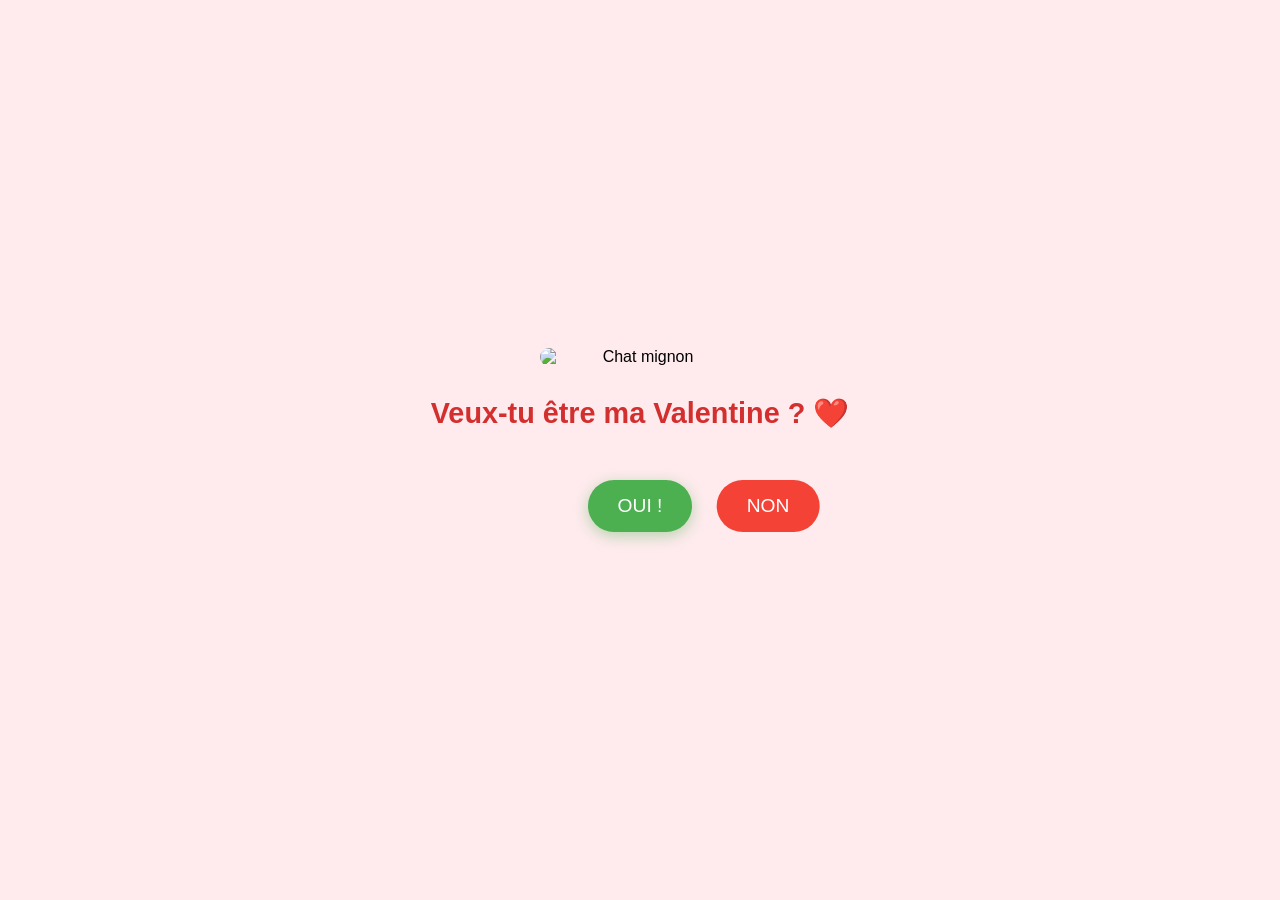
==== index.html @ e9869fba "Add initial HTML structure for Valentine question" ====
<!DOCTYPE html>
<html lang="fr">
<head>
    <meta charset="UTF-8">
    <meta name="viewport" content="width=device-width, initial-scale=1.0">
    <title>Une petite question... ❤️</title>
    <style>
        * {
            box-sizing: border-box;
        }

        body {
            display: flex;
            flex-direction: column;
            align-items: center;
            justify-content: center;
            min-height: 100vh;
            margin: 0;
            font-family: 'Segoe UI', Tahoma, Geneva, Verdana, sans-serif;
            background-color: #ffebee;
            text-align: center;
            overflow: hidden;
        }

        .gif {
            width: 200px;
            max-width: 70vw;
            margin-bottom: 20px;
            border-radius: 15px;
        }

        h1 {
            color: #d32f2f;
            font-size: 1.8rem;
            margin: 10px 20px 30px;
        }

        .buttons {
            display: flex;
            justify-content: center;
            align-items: center;
            gap: 20px;
            width: 100%;
            padding: 20px 0;
            position: relative;
        }

        button {
            padding: 15px 30px;
            font-size: 1.2rem;
            border: none;
            border-radius: 50px;
            cursor: pointer;
            transition: transform 0.2s;
            touch-action: manipulation;
            white-space: nowrap;
        }

        #yesBtn {
            background-color: #4caf50;
            color: white;
            box-shadow: 0 4px 15px rgba(76, 175, 80, 0.4);
            position: relative;
            z-index: 1;
        }

        #noBtn {
            background-color: #f44336;
            color: white;
            position: absolute;
            z-index: 10;
            left: 60%;
            top: 50%;
            transform: translate(-50%, -50%);
        }

        @media (max-width: 480px) {
            h1 {
                font-size: 1.4rem;
            }

            button {
                padding: 12px 22px;
                font-size: 1rem;
            }

            .gif {
                width: 160px;
            }
        }

        @media (max-width: 360px) {
            .buttons {
                flex-direction: column;
                gap: 10px;
                height: auto;
            }
            #noBtn {
                position: absolute;
                left: 50%;
                top: 100%;
                transform: translate(-50%, 0);
            }
        }
    </style>
</head>
<body>

    <img src="https://media.giphy.com/media/c76IJLufpNwSULPk77/giphy.gif"
         alt="Chat mignon"
         class="gif">

    <h1>Veux-tu être ma Valentine ? ❤️</h1>

    <div class="buttons">
        <button id="yesBtn">OUI !</button>
        <button id="noBtn">NON</button>
    </div>

    <script>
        const noBtn = document.getElementById('noBtn');
        const yesBtn = document.getElementById('yesBtn');

        const moveButton = () => {
            const padding = 20;
            const maxX = window.innerWidth - noBtn.offsetWidth - padding;
            const maxY = window.innerHeight - noBtn.offsetHeight - padding;

            const x = Math.random() * maxX + padding;
            const y = Math.random() * maxY + padding;

            noBtn.style.position = 'fixed';
            noBtn.style.left = x + 'px';
            noBtn.style.top = y + 'px';
        };

        noBtn.addEventListener('mouseover', moveButton);

        noBtn.addEventListener('touchstart', (e) => {
            e.preventDefault();
            moveButton();
        }, { passive: false });

        yesBtn.addEventListener('click', () => {
            document.body.innerHTML = `
                <img src="https://media.giphy.com/media/KztT2c4u8mYYUiMKdJ/giphy.gif"
                     class="gif"
                     alt="Chat qui fête">
                <h1 style="color: #d32f2f;">YEAH ! Je savais que tu dirais oui ! 😍❤️</h1>
                <p style="font-size: 1.2rem;">Rendez-vous le 14 février ! 🌹</p>
            `;
        });
    </script>
</body>
</html>
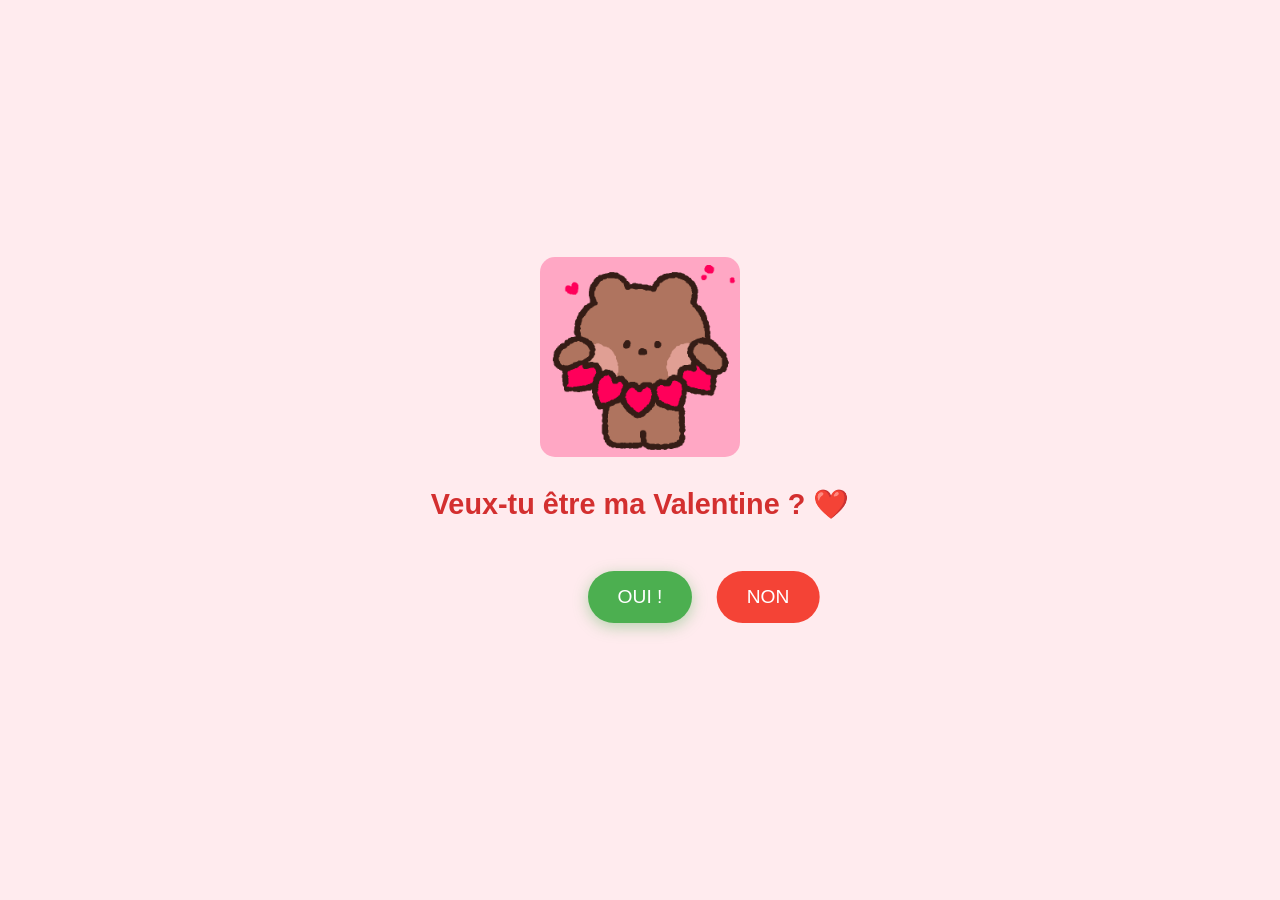
==== commit 8d14de2b: "feat: GIF locaux, NON insaisissable (clavier/tactile), prénom, coeurs, notification optionnelle" ====
--- a/index.html
+++ b/index.html
@@ -68,10 +68,28 @@
             background-color: #f44336;
             color: white;
             position: absolute;
+            transition: none;
             z-index: 10;
             left: 60%;
             top: 50%;
             transform: translate(-50%, -50%);
+        }
+
+        .heart {
+            position: fixed;
+            top: -40px;
+            font-size: 1.6rem;
+            pointer-events: none;
+            animation: fall linear forwards;
+        }
+
+        @keyframes fall {
+            to { transform: translateY(110vh) rotate(360deg); }
+        }
+
+        @media (prefers-reduced-motion: reduce) {
+            .heart { display: none; }
+            button { transition: none; }
         }
 
         @media (max-width: 480px) {
@@ -106,11 +124,9 @@
 </head>
 <body>
 
-    <img src="https://media.giphy.com/media/c76IJLufpNwSULPk77/giphy.gif"
-         alt="Chat mignon"
-         class="gif">
-
-    <h1>Veux-tu être ma Valentine ? ❤️</h1>
+    <img src="img/question.gif" alt="Chat mignon" class="gif">
+
+    <h1 id="question">Veux-tu être ma Valentine ? ❤️</h1>
 
     <div class="buttons">
         <button id="yesBtn">OUI !</button>
@@ -118,37 +134,110 @@
     </div>
 
     <script>
+        // --- Réglages -------------------------------------------------------
+        // Prénom : ajoute ?pour=Prénom à l'adresse (ex. index.html?pour=Sonia).
+        // Date du rendez-vous affichée après le OUI.
+        const DATE_RDV = '14 février';
+        // Pour être prévenu du OUI : crée un formulaire sur https://formspree.io
+        // et colle ici son adresse (https://formspree.io/f/xxxxxxxx). Vide = désactivé.
+        const NOTIFY_URL = '';
+        // --------------------------------------------------------------------
+
         const noBtn = document.getElementById('noBtn');
         const yesBtn = document.getElementById('yesBtn');
+        const question = document.getElementById('question');
+
+        const prenom = (new URLSearchParams(location.search).get('pour') || '').trim().slice(0, 30);
+        if (prenom) {
+            question.textContent = prenom + ', veux-tu être ma Valentine ? ❤️';
+        }
+
+        const overlaps = (a, b, margin) =>
+            a.left < b.right + margin && a.right > b.left - margin &&
+            a.top < b.bottom + margin && a.bottom > b.top - margin;
+
+        let dodges = 0;
 
         const moveButton = () => {
+            // Le NON rétrécit, le OUI grossit (avant de calculer la position).
+            dodges++;
+            noBtn.style.fontSize = Math.max(0.7, 1.2 - dodges * 0.05) + 'rem';
+            yesBtn.style.fontSize = Math.min(1.8, 1.2 + dodges * 0.06) + 'rem';
+
             const padding = 20;
-            const maxX = window.innerWidth - noBtn.offsetWidth - padding;
-            const maxY = window.innerHeight - noBtn.offsetHeight - padding;
-
-            const x = Math.random() * maxX + padding;
-            const y = Math.random() * maxY + padding;
+            const w = noBtn.offsetWidth;
+            const h = noBtn.offsetHeight;
+            const maxX = Math.max(padding, window.innerWidth - w - padding);
+            const maxY = Math.max(padding, window.innerHeight - h - padding);
+            const avoid = [yesBtn, question].map(el => el.getBoundingClientRect());
+
+            let x, y;
+            for (let i = 0; i < 50; i++) {
+                x = Math.random() * (maxX - padding) + padding;
+                y = Math.random() * (maxY - padding) + padding;
+                const box = { left: x, top: y, right: x + w, bottom: y + h };
+                if (!avoid.some(r => overlaps(box, r, 10))) break;
+            }
 
             noBtn.style.position = 'fixed';
+            noBtn.style.transform = 'none';
             noBtn.style.left = x + 'px';
             noBtn.style.top = y + 'px';
         };
 
         noBtn.addEventListener('mouseover', moveButton);
-
+        // Clavier (Tab) et clic de secours : le NON s'échappe aussi.
+        noBtn.addEventListener('focus', moveButton);
+        noBtn.addEventListener('click', (e) => {
+            e.preventDefault();
+            moveButton();
+        });
         noBtn.addEventListener('touchstart', (e) => {
             e.preventDefault();
             moveButton();
         }, { passive: false });
 
+        const rain = () => {
+            if (window.matchMedia('(prefers-reduced-motion: reduce)').matches) return;
+            for (let i = 0; i < 40; i++) {
+                const h = document.createElement('span');
+                h.className = 'heart';
+                h.textContent = ['❤️', '💖', '🌹'][i % 3];
+                h.style.left = Math.random() * 100 + 'vw';
+                h.style.animationDuration = 2 + Math.random() * 3 + 's';
+                h.style.animationDelay = Math.random() * 2 + 's';
+                document.body.appendChild(h);
+            }
+        };
+
+        const notify = () => {
+            if (!NOTIFY_URL) return;
+            fetch(NOTIFY_URL, {
+                method: 'POST',
+                headers: { 'Content-Type': 'application/json', 'Accept': 'application/json' },
+                body: JSON.stringify({
+                    message: (prenom || 'Quelqu\'un') + ' a dit OUI ❤️',
+                    refus_esquives: dodges
+                })
+            }).catch(() => {});
+        };
+
         yesBtn.addEventListener('click', () => {
-            document.body.innerHTML = `
-                <img src="https://media.giphy.com/media/KztT2c4u8mYYUiMKdJ/giphy.gif"
-                     class="gif"
-                     alt="Chat qui fête">
-                <h1 style="color: #d32f2f;">YEAH ! Je savais que tu dirais oui ! 😍❤️</h1>
-                <p style="font-size: 1.2rem;">Rendez-vous le 14 février ! 🌹</p>
-            `;
+            const img = document.createElement('img');
+            img.src = 'img/oui.gif';
+            img.alt = 'Chat qui fête';
+            img.className = 'gif';
+
+            const titre = document.createElement('h1');
+            titre.textContent = 'YEAH ! Je savais que tu dirais oui ! 😍❤️';
+
+            const rdv = document.createElement('p');
+            rdv.style.fontSize = '1.2rem';
+            rdv.textContent = 'Rendez-vous le ' + DATE_RDV + ' ! 🌹';
+
+            document.body.replaceChildren(img, titre, rdv);
+            rain();
+            notify();
         });
     </script>
 </body>
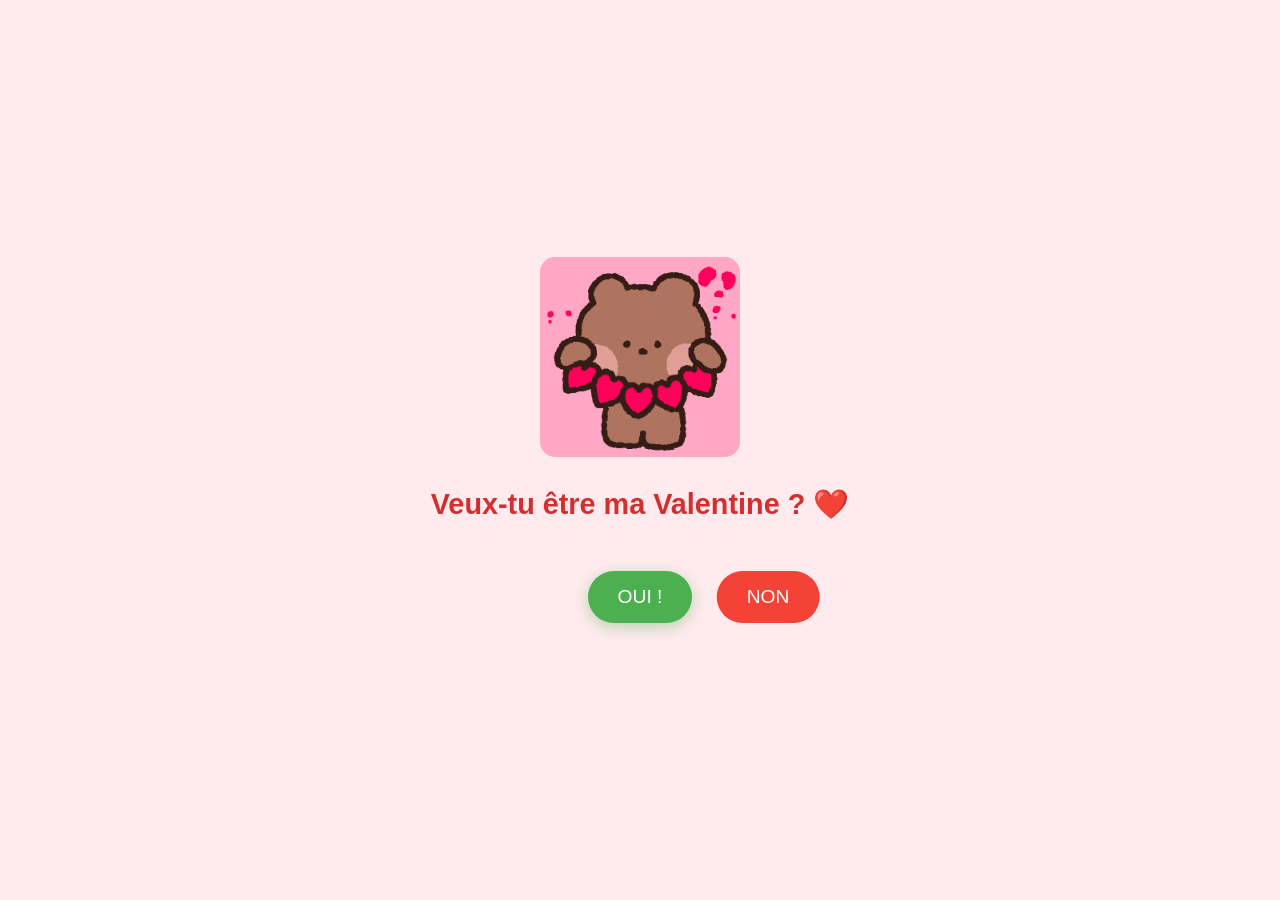
==== commit 8d5aaa95: "feat: notification Formspree quand la réponse est OUI" ====
--- a/index.html
+++ b/index.html
@@ -140,7 +140,7 @@
         const DATE_RDV = '14 février';
         // Pour être prévenu du OUI : crée un formulaire sur https://formspree.io
         // et colle ici son adresse (https://formspree.io/f/xxxxxxxx). Vide = désactivé.
-        const NOTIFY_URL = '';
+        const NOTIFY_URL = 'https://formspree.io/f/mdeavnoq';
         // --------------------------------------------------------------------
 
         const noBtn = document.getElementById('noBtn');
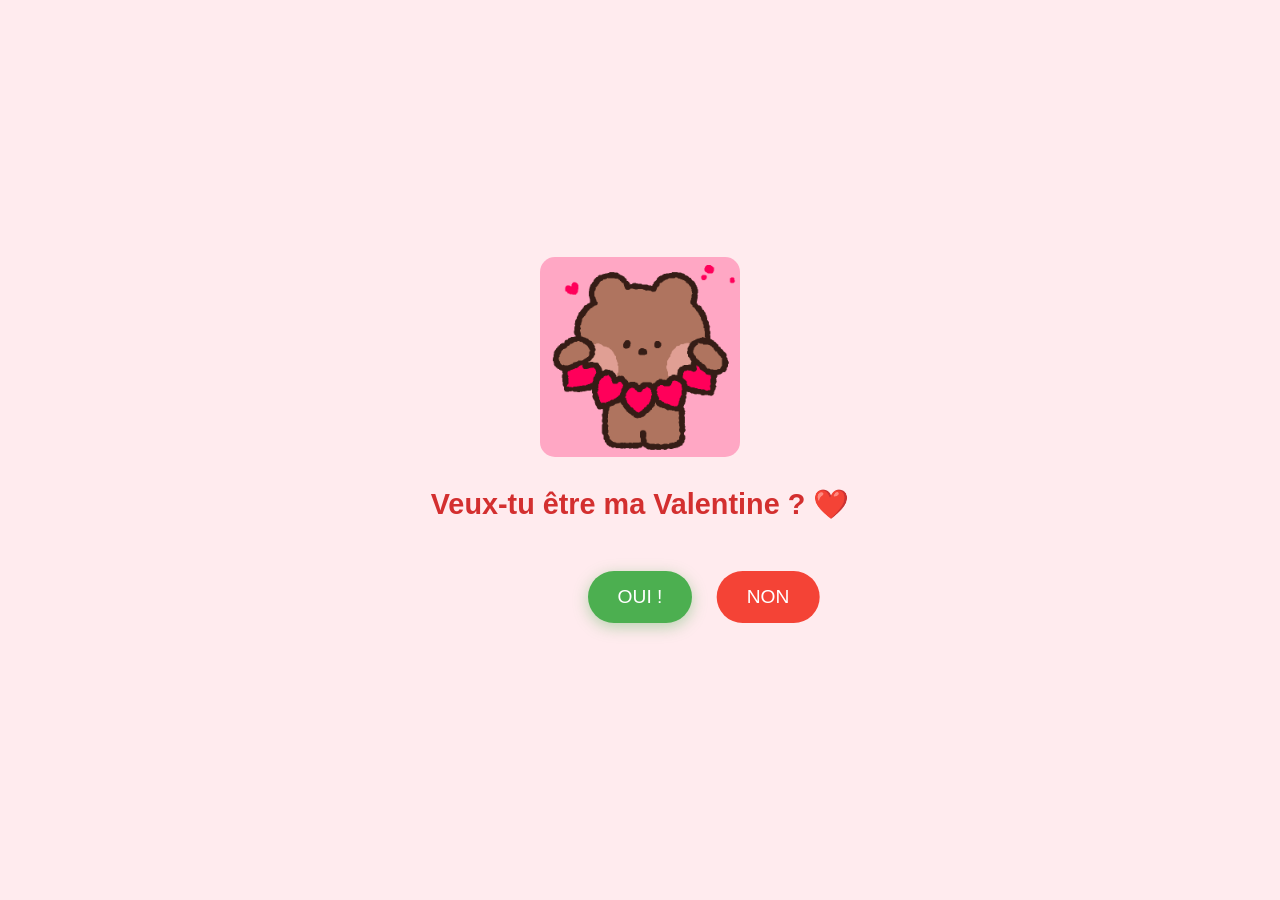
==== commit 78cd2b5d: "refactor: retire le prénom personnalisé" ====
--- a/index.html
+++ b/index.html
@@ -135,7 +135,6 @@
 
     <script>
         // --- Réglages -------------------------------------------------------
-        // Prénom : ajoute ?pour=Prénom à l'adresse (ex. index.html?pour=Sonia).
         // Date du rendez-vous affichée après le OUI.
         const DATE_RDV = '14 février';
         // Pour être prévenu du OUI : crée un formulaire sur https://formspree.io
@@ -146,11 +145,6 @@
         const noBtn = document.getElementById('noBtn');
         const yesBtn = document.getElementById('yesBtn');
         const question = document.getElementById('question');
-
-        const prenom = (new URLSearchParams(location.search).get('pour') || '').trim().slice(0, 30);
-        if (prenom) {
-            question.textContent = prenom + ', veux-tu être ma Valentine ? ❤️';
-        }
 
         const overlaps = (a, b, margin) =>
             a.left < b.right + margin && a.right > b.left - margin &&
@@ -216,7 +210,7 @@
                 method: 'POST',
                 headers: { 'Content-Type': 'application/json', 'Accept': 'application/json' },
                 body: JSON.stringify({
-                    message: (prenom || 'Quelqu\'un') + ' a dit OUI ❤️',
+                    message: 'Réponse : OUI ❤️',
                     refus_esquives: dodges
                 })
             }).catch(() => {});
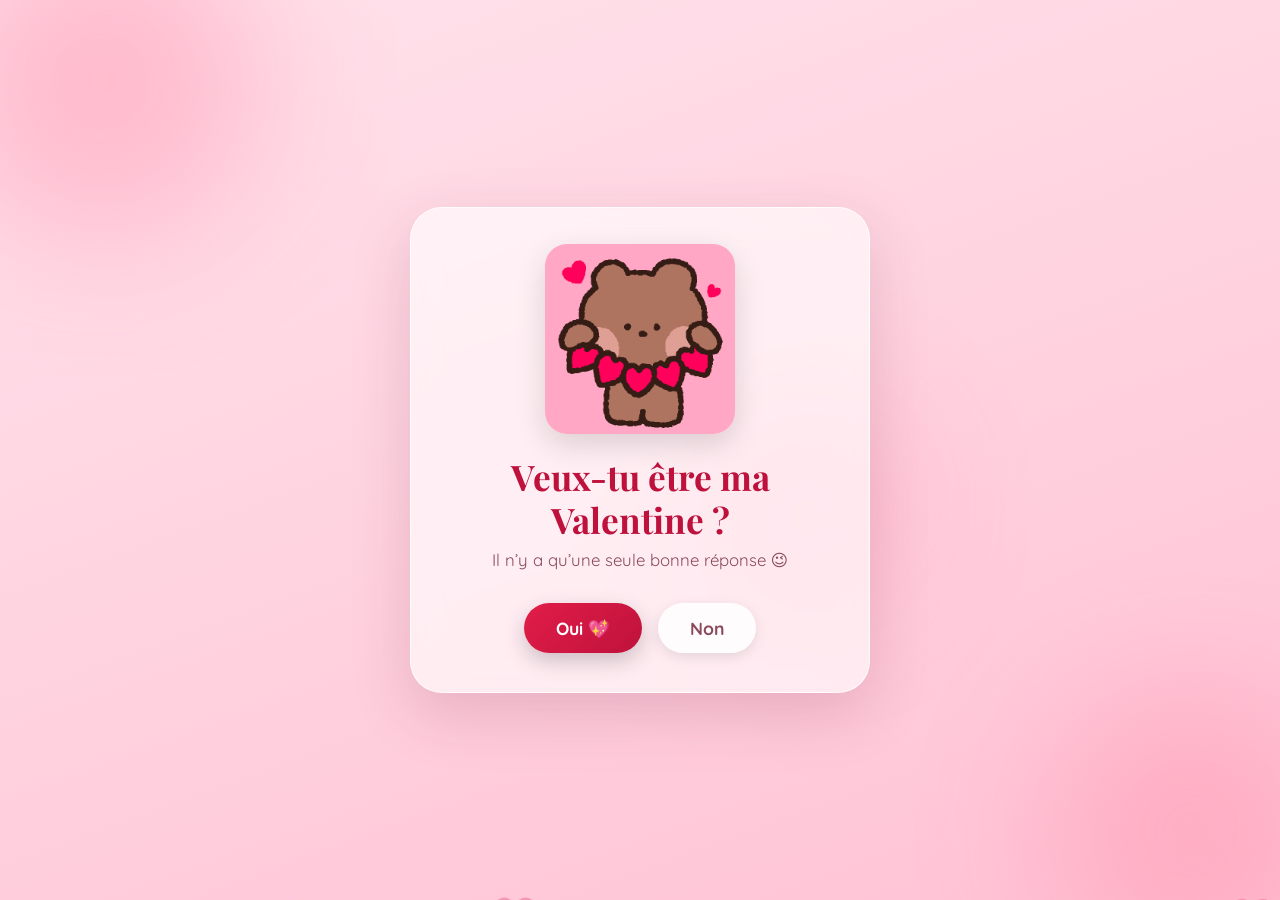
==== commit e4b8a118: "design: refonte des trois pages (carte, polices, animations, textes plus chaleureux)" ====
--- a/index.html
+++ b/index.html
@@ -3,236 +3,40 @@
 <head>
     <meta charset="UTF-8">
     <meta name="viewport" content="width=device-width, initial-scale=1.0">
-    <title>Une petite question... ❤️</title>
-    <style>
-        * {
-            box-sizing: border-box;
-        }
+    <title>Une petite question… 💌</title>
+    <link rel="preconnect" href="https://fonts.googleapis.com">
+    <link rel="preconnect" href="https://fonts.gstatic.com" crossorigin>
+    <link href="https://fonts.googleapis.com/css2?family=Caveat:wght@700&family=Playfair+Display:wght@700&family=Quicksand:wght@500;700&display=swap" rel="stylesheet">
+    <link rel="stylesheet" href="style.css">
+</head>
+<body class="theme-valentine">
+    <div class="blob b1"></div>
+    <div class="blob b2"></div>
+    <div class="blob b3"></div>
 
-        body {
-            display: flex;
-            flex-direction: column;
-            align-items: center;
-            justify-content: center;
-            min-height: 100vh;
-            margin: 0;
-            font-family: 'Segoe UI', Tahoma, Geneva, Verdana, sans-serif;
-            background-color: #ffebee;
-            text-align: center;
-            overflow: hidden;
-        }
-
-        .gif {
-            width: 200px;
-            max-width: 70vw;
-            margin-bottom: 20px;
-            border-radius: 15px;
-        }
-
-        h1 {
-            color: #d32f2f;
-            font-size: 1.8rem;
-            margin: 10px 20px 30px;
-        }
-
-        .buttons {
-            display: flex;
-            justify-content: center;
-            align-items: center;
-            gap: 20px;
-            width: 100%;
-            padding: 20px 0;
-            position: relative;
-        }
-
-        button {
-            padding: 15px 30px;
-            font-size: 1.2rem;
-            border: none;
-            border-radius: 50px;
-            cursor: pointer;
-            transition: transform 0.2s;
-            touch-action: manipulation;
-            white-space: nowrap;
-        }
-
-        #yesBtn {
-            background-color: #4caf50;
-            color: white;
-            box-shadow: 0 4px 15px rgba(76, 175, 80, 0.4);
-            position: relative;
-            z-index: 1;
-        }
-
-        #noBtn {
-            background-color: #f44336;
-            color: white;
-            position: absolute;
-            transition: none;
-            z-index: 10;
-            left: 60%;
-            top: 50%;
-            transform: translate(-50%, -50%);
-        }
-
-        .heart {
-            position: fixed;
-            top: -40px;
-            font-size: 1.6rem;
-            pointer-events: none;
-            animation: fall linear forwards;
-        }
-
-        @keyframes fall {
-            to { transform: translateY(110vh) rotate(360deg); }
-        }
-
-        @media (prefers-reduced-motion: reduce) {
-            .heart { display: none; }
-            button { transition: none; }
-        }
-
-        @media (max-width: 480px) {
-            h1 {
-                font-size: 1.4rem;
-            }
-
-            button {
-                padding: 12px 22px;
-                font-size: 1rem;
-            }
-
-            .gif {
-                width: 160px;
-            }
-        }
-
-        @media (max-width: 360px) {
-            .buttons {
-                flex-direction: column;
-                gap: 10px;
-                height: auto;
-            }
-            #noBtn {
-                position: absolute;
-                left: 50%;
-                top: 100%;
-                transform: translate(-50%, 0);
-            }
-        }
-    </style>
-</head>
-<body>
-
-    <img src="img/question.gif" alt="Chat mignon" class="gif">
-
-    <h1 id="question">Veux-tu être ma Valentine ? ❤️</h1>
-
-    <div class="buttons">
-        <button id="yesBtn">OUI !</button>
-        <button id="noBtn">NON</button>
-    </div>
+    <main class="card">
+        <img class="hero" src="img/question.gif" alt="">
+        <h1>Veux-tu être ma Valentine ?</h1>
+        <p class="sub">Il n’y a qu’une seule bonne réponse 😉</p>
+        <div class="buttons">
+            <button id="yesBtn" class="btn-yes">Oui 💖</button>
+            <button id="noBtn" class="btn-no">Non</button>
+        </div>
+    </main>
 
     <script>
-        // --- Réglages -------------------------------------------------------
-        // Date du rendez-vous affichée après le OUI.
-        const DATE_RDV = '14 février';
-        // Pour être prévenu du OUI : crée un formulaire sur https://formspree.io
-        // et colle ici son adresse (https://formspree.io/f/xxxxxxxx). Vide = désactivé.
-        const NOTIFY_URL = 'https://formspree.io/f/mdeavnoq';
-        // --------------------------------------------------------------------
-
-        const noBtn = document.getElementById('noBtn');
-        const yesBtn = document.getElementById('yesBtn');
-        const question = document.getElementById('question');
-
-        const overlaps = (a, b, margin) =>
-            a.left < b.right + margin && a.right > b.left - margin &&
-            a.top < b.bottom + margin && a.bottom > b.top - margin;
-
-        let dodges = 0;
-
-        const moveButton = () => {
-            // Le NON rétrécit, le OUI grossit (avant de calculer la position).
-            dodges++;
-            noBtn.style.fontSize = Math.max(0.7, 1.2 - dodges * 0.05) + 'rem';
-            yesBtn.style.fontSize = Math.min(1.8, 1.2 + dodges * 0.06) + 'rem';
-
-            const padding = 20;
-            const w = noBtn.offsetWidth;
-            const h = noBtn.offsetHeight;
-            const maxX = Math.max(padding, window.innerWidth - w - padding);
-            const maxY = Math.max(padding, window.innerHeight - h - padding);
-            const avoid = [yesBtn, question].map(el => el.getBoundingClientRect());
-
-            let x, y;
-            for (let i = 0; i < 50; i++) {
-                x = Math.random() * (maxX - padding) + padding;
-                y = Math.random() * (maxY - padding) + padding;
-                const box = { left: x, top: y, right: x + w, bottom: y + h };
-                if (!avoid.some(r => overlaps(box, r, 10))) break;
-            }
-
-            noBtn.style.position = 'fixed';
-            noBtn.style.transform = 'none';
-            noBtn.style.left = x + 'px';
-            noBtn.style.top = y + 'px';
-        };
-
-        noBtn.addEventListener('mouseover', moveButton);
-        // Clavier (Tab) et clic de secours : le NON s'échappe aussi.
-        noBtn.addEventListener('focus', moveButton);
-        noBtn.addEventListener('click', (e) => {
-            e.preventDefault();
-            moveButton();
-        });
-        noBtn.addEventListener('touchstart', (e) => {
-            e.preventDefault();
-            moveButton();
-        }, { passive: false });
-
-        const rain = () => {
-            if (window.matchMedia('(prefers-reduced-motion: reduce)').matches) return;
-            for (let i = 0; i < 40; i++) {
-                const h = document.createElement('span');
-                h.className = 'heart';
-                h.textContent = ['❤️', '💖', '🌹'][i % 3];
-                h.style.left = Math.random() * 100 + 'vw';
-                h.style.animationDuration = 2 + Math.random() * 3 + 's';
-                h.style.animationDelay = Math.random() * 2 + 's';
-                document.body.appendChild(h);
+        window.PAGE = {
+            floaters: ['💗', '💕', '🌹', '💖'],
+            rain: ['❤️', '💖', '🌹', '💘'],
+            noLabels: ['Hmm, non ?', 'Réfléchis bien 🥺', 'Vraiment sûr ?', 'Allez, un effort…', 'Pitié 🥹', 'Tu me brises le cœur 💔'],
+            notify: 'Réponse : OUI ❤️',
+            yes: {
+                img: 'img/oui.gif',
+                title: 'Je savais que tu dirais oui !',
+                text: 'Rendez-vous le 14 février 🌹'
             }
         };
-
-        const notify = () => {
-            if (!NOTIFY_URL) return;
-            fetch(NOTIFY_URL, {
-                method: 'POST',
-                headers: { 'Content-Type': 'application/json', 'Accept': 'application/json' },
-                body: JSON.stringify({
-                    message: 'Réponse : OUI ❤️',
-                    refus_esquives: dodges
-                })
-            }).catch(() => {});
-        };
-
-        yesBtn.addEventListener('click', () => {
-            const img = document.createElement('img');
-            img.src = 'img/oui.gif';
-            img.alt = 'Chat qui fête';
-            img.className = 'gif';
-
-            const titre = document.createElement('h1');
-            titre.textContent = 'YEAH ! Je savais que tu dirais oui ! 😍❤️';
-
-            const rdv = document.createElement('p');
-            rdv.style.fontSize = '1.2rem';
-            rdv.textContent = 'Rendez-vous le ' + DATE_RDV + ' ! 🌹';
-
-            document.body.replaceChildren(img, titre, rdv);
-            rain();
-            notify();
-        });
     </script>
+    <script src="app.js"></script>
 </body>
 </html>
--- a/style.css
+++ b/style.css
@@ -0,0 +1,230 @@
+/* Style commun aux trois pages. Le thème se choisit avec la classe du <body>. */
+
+:root {
+    --bg1: #ffe3ec;
+    --bg2: #ffc2d4;
+    --blob: #ff8fab;
+    --accent: #e11d48;
+    --accent-dark: #be123c;
+    --ink: #4a1d2c;
+    --soft: #8a4a5c;
+}
+
+body.theme-noel {
+    --bg1: #e6f4ea;
+    --bg2: #b7dfc4;
+    --blob: #f4a3a3;
+    --accent: #c62828;
+    --accent-dark: #991b1b;
+    --ink: #1f3d2b;
+    --soft: #4a6b57;
+}
+
+body.theme-anniv {
+    --bg1: #fff3d6;
+    --bg2: #ffd9a0;
+    --blob: #c4a5ff;
+    --accent: #f97316;
+    --accent-dark: #c2410c;
+    --ink: #4a2a0c;
+    --soft: #8a5a2b;
+}
+
+* {
+    box-sizing: border-box;
+}
+
+html {
+    -webkit-text-size-adjust: 100%;
+}
+
+body {
+    margin: 0;
+    min-height: 100vh;
+    min-height: 100dvh;
+    display: flex;
+    align-items: center;
+    justify-content: center;
+    padding: 24px 16px;
+    font-family: 'Quicksand', 'Segoe UI', system-ui, sans-serif;
+    color: var(--ink);
+    background: linear-gradient(160deg, var(--bg1), var(--bg2));
+    overflow: hidden;
+    position: relative;
+}
+
+/* Grosses taches de couleur floues qui bougent doucement */
+.blob {
+    position: fixed;
+    border-radius: 50%;
+    background: var(--blob);
+    filter: blur(70px);
+    opacity: 0.45;
+    pointer-events: none;
+    animation: drift 18s ease-in-out infinite alternate;
+}
+.blob.b1 { width: 320px; height: 320px; top: -80px; left: -60px; }
+.blob.b2 { width: 280px; height: 280px; bottom: -70px; right: -50px; animation-delay: -6s; }
+.blob.b3 { width: 200px; height: 200px; top: 45%; left: 55%; animation-delay: -11s; opacity: 0.3; }
+
+@keyframes drift {
+    from { transform: translate(0, 0) scale(1); }
+    to   { transform: translate(40px, 30px) scale(1.15); }
+}
+
+/* Petits symboles qui montent lentement en arrière-plan */
+.float {
+    position: fixed;
+    bottom: -40px;
+    pointer-events: none;
+    opacity: 0.55;
+    animation: rise linear infinite;
+}
+@keyframes rise {
+    to { transform: translateY(-115vh) rotate(25deg); }
+}
+
+/* La carte centrale */
+.card {
+    position: relative;
+    z-index: 2;
+    width: min(460px, 100%);
+    padding: 36px 28px 32px;
+    text-align: center;
+    background: rgba(255, 255, 255, 0.62);
+    border: 1px solid rgba(255, 255, 255, 0.8);
+    border-radius: 32px;
+    box-shadow: 0 20px 60px rgba(120, 40, 70, 0.18);
+    -webkit-backdrop-filter: blur(14px);
+    backdrop-filter: blur(14px);
+    animation: appear 0.9s cubic-bezier(.2, .8, .2, 1) both;
+}
+@keyframes appear {
+    from { opacity: 0; transform: translateY(24px) scale(0.97); }
+    to   { opacity: 1; transform: none; }
+}
+
+.hero {
+    width: 190px;
+    max-width: 60vw;
+    border-radius: 22px;
+    box-shadow: 0 10px 30px rgba(0, 0, 0, 0.14);
+    margin-bottom: 18px;
+}
+
+.big-emoji {
+    font-size: 5.5rem;
+    line-height: 1;
+    margin-bottom: 14px;
+    display: inline-block;
+    animation: bob 3.2s ease-in-out infinite;
+}
+@keyframes bob {
+    0%, 100% { transform: translateY(0) rotate(-4deg); }
+    50%      { transform: translateY(-10px) rotate(4deg); }
+}
+
+h1 {
+    margin: 0 0 8px;
+    font-family: 'Playfair Display', Georgia, serif;
+    font-weight: 700;
+    font-size: clamp(1.7rem, 6vw, 2.2rem);
+    line-height: 1.2;
+    color: var(--accent-dark);
+}
+
+/* Les mots du titre apparaissent un par un */
+.word {
+    display: inline-block;
+    opacity: 0;
+    transform: translateY(10px);
+    animation: word-in 0.6s ease forwards;
+}
+@keyframes word-in {
+    to { opacity: 1; transform: none; }
+}
+
+.sub {
+    margin: 0 0 26px;
+    font-size: 1.05rem;
+    color: var(--soft);
+}
+
+.script {
+    font-family: 'Caveat', cursive;
+    font-weight: 700;
+    font-size: 1.9rem;
+    line-height: 1.25;
+    color: var(--ink);
+    margin: 10px 0 0;
+}
+
+.buttons {
+    display: flex;
+    justify-content: center;
+    align-items: center;
+    flex-wrap: wrap;
+    gap: 16px;
+    min-height: 64px;
+}
+
+button {
+    font-family: inherit;
+    font-weight: 700;
+    font-size: 1.1rem;
+    padding: 14px 32px;
+    border: none;
+    border-radius: 999px;
+    cursor: pointer;
+    white-space: nowrap;
+    touch-action: manipulation;
+    transition: transform 0.18s ease, box-shadow 0.18s ease;
+}
+
+.btn-yes {
+    color: #fff;
+    background: linear-gradient(135deg, var(--accent), var(--accent-dark));
+    box-shadow: 0 8px 22px rgba(0, 0, 0, 0.2);
+}
+.btn-yes:hover,
+.btn-yes:focus-visible {
+    transform: translateY(-2px) scale(1.04);
+}
+
+.btn-no {
+    color: var(--soft);
+    background: rgba(255, 255, 255, 0.85);
+    box-shadow: 0 4px 14px rgba(0, 0, 0, 0.1);
+    z-index: 10;
+}
+
+button:focus-visible {
+    outline: 3px solid var(--accent);
+    outline-offset: 3px;
+}
+
+/* Pluie qui suit le OUI */
+.confetti {
+    position: fixed;
+    top: -40px;
+    z-index: 5;
+    font-size: 1.7rem;
+    pointer-events: none;
+    animation: fall linear forwards;
+}
+@keyframes fall {
+    to { transform: translateY(112vh) rotate(420deg); }
+}
+
+@media (max-width: 400px) {
+    .card { padding: 30px 20px 26px; border-radius: 26px; }
+    .script { font-size: 1.6rem; }
+}
+
+@media (prefers-reduced-motion: reduce) {
+    .blob, .float, .confetti, .big-emoji { animation: none; }
+    .float, .confetti { display: none; }
+    .card { animation: none; }
+    .word { opacity: 1; transform: none; animation: none; }
+    button { transition: none; }
+}
